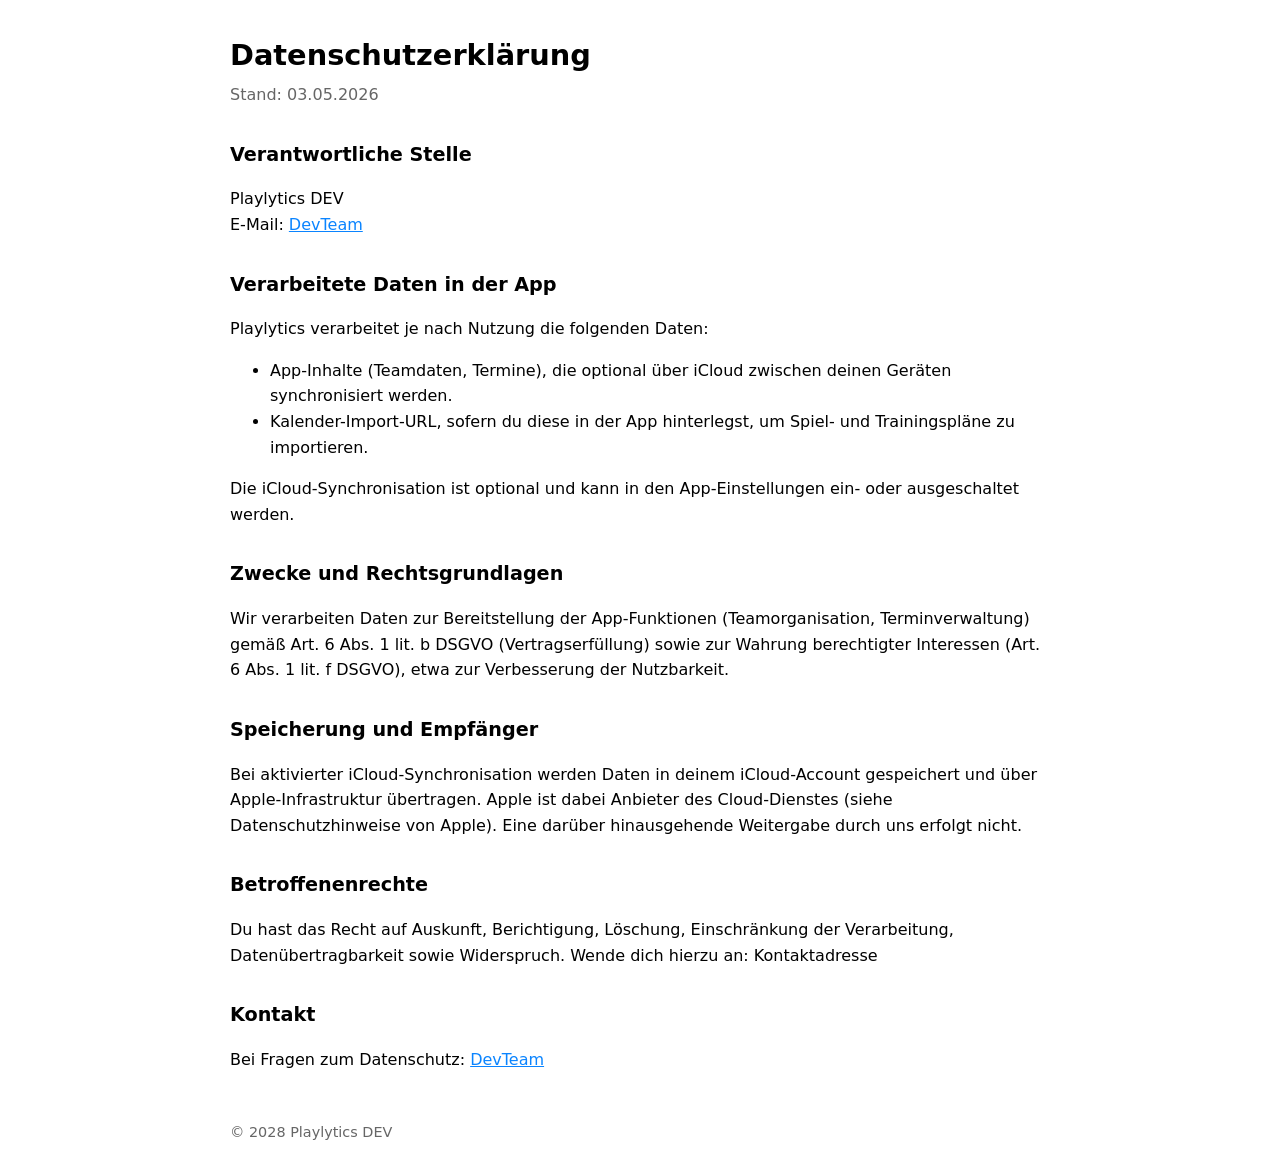
==== privacy.html @ 3c6c3af6 "Update privacy.html" ====
<!doctype html>
<html lang="de">
<head>
  <meta charset="utf-8">
  <title>Datenschutz – Playlytics</title>
  <meta name="viewport" content="width=device-width, initial-scale=1">
  <link rel="stylesheet" href="./styles.css">
</head>
<body>
  <header>
    <h1>Datenschutzerklärung</h1>
    <p>Stand: 03.05.2026</p>
  </header>

  <main>
    <section>
      <h2>Verantwortliche Stelle</h2>
      <p>Playlytics DEV<br>
      E-Mail: <a href="mailto:jbxfjxtwps@privaterelay.appleid.com">DevTeam</a></p>
    </section>

    <section>
      <h2>Verarbeitete Daten in der App</h2>
      <p>Playlytics verarbeitet je nach Nutzung die folgenden Daten:</p>
      <ul>
        <li>App-Inhalte (Teamdaten, Termine), die optional über iCloud zwischen deinen Geräten synchronisiert werden.</li>
        <li>Kalender-Import-URL, sofern du diese in der App hinterlegst, um Spiel- und Trainingspläne zu importieren.</li>
      </ul>
      <p>Die iCloud-Synchronisation ist optional und kann in den App-Einstellungen ein- oder ausgeschaltet werden.</p>
    </section>

    <section>
      <h2>Zwecke und Rechtsgrundlagen</h2>
      <p>Wir verarbeiten Daten zur Bereitstellung der App-Funktionen (Teamorganisation, Terminverwaltung) gemäß Art. 6 Abs. 1 lit. b DSGVO (Vertragserfüllung) sowie zur Wahrung berechtigter Interessen (Art. 6 Abs. 1 lit. f DSGVO), etwa zur Verbesserung der Nutzbarkeit.</p>
    </section>

    <section>
      <h2>Speicherung und Empfänger</h2>
      <p>Bei aktivierter iCloud-Synchronisation werden Daten in deinem iCloud-Account gespeichert und über Apple-Infrastruktur übertragen. Apple ist dabei Anbieter des Cloud-Dienstes (siehe Datenschutzhinweise von Apple). Eine darüber hinausgehende Weitergabe durch uns erfolgt nicht.</p>
    </section>

    <section>
      <h2>Betroffenenrechte</h2>
      <p>Du hast das Recht auf Auskunft, Berichtigung, Löschung, Einschränkung der Verarbeitung, Datenübertragbarkeit sowie Widerspruch. Wende dich hierzu an: Kontaktadresse</p>
    </section>

    <section>
      <h2>Kontakt</h2>
      <p>Bei Fragen zum Datenschutz: <a href="mailto:jbxfjxtwps@privaterelay.appleid.com">DevTeam</a></p>
    </section>
  </main>

  <footer>
    <p>&copy; 2028 Playlytics DEV</p>
  </footer>
</body>
</html>
---- styles.css ----
:root {
  color-scheme: light dark;
}
html, body {
  margin: 0;
  padding: 0;
}
body {
  font: 16px/1.6 -apple-system, system-ui, Segoe UI, Roboto, Helvetica, Arial, sans-serif;
  max-width: 820px;
  margin: 2rem auto;
  padding: 0 1rem;
}
header h1 {
  margin: 0 0 .25rem 0;
  font-size: 1.8rem;
}
header p {
  margin: 0 0 1.5rem 0;
  color: #666;
}
main h2 {
  margin-top: 2rem;
  font-size: 1.2rem;
}
footer {
  margin-top: 3rem;
  font-size: .9rem;
  color: #666;
}
a { color: #0a84ff; }
@media (prefers-color-scheme: dark) {
  body { color: #eaeaea; background: #111; }
  header p, footer { color: #aaa; }
}
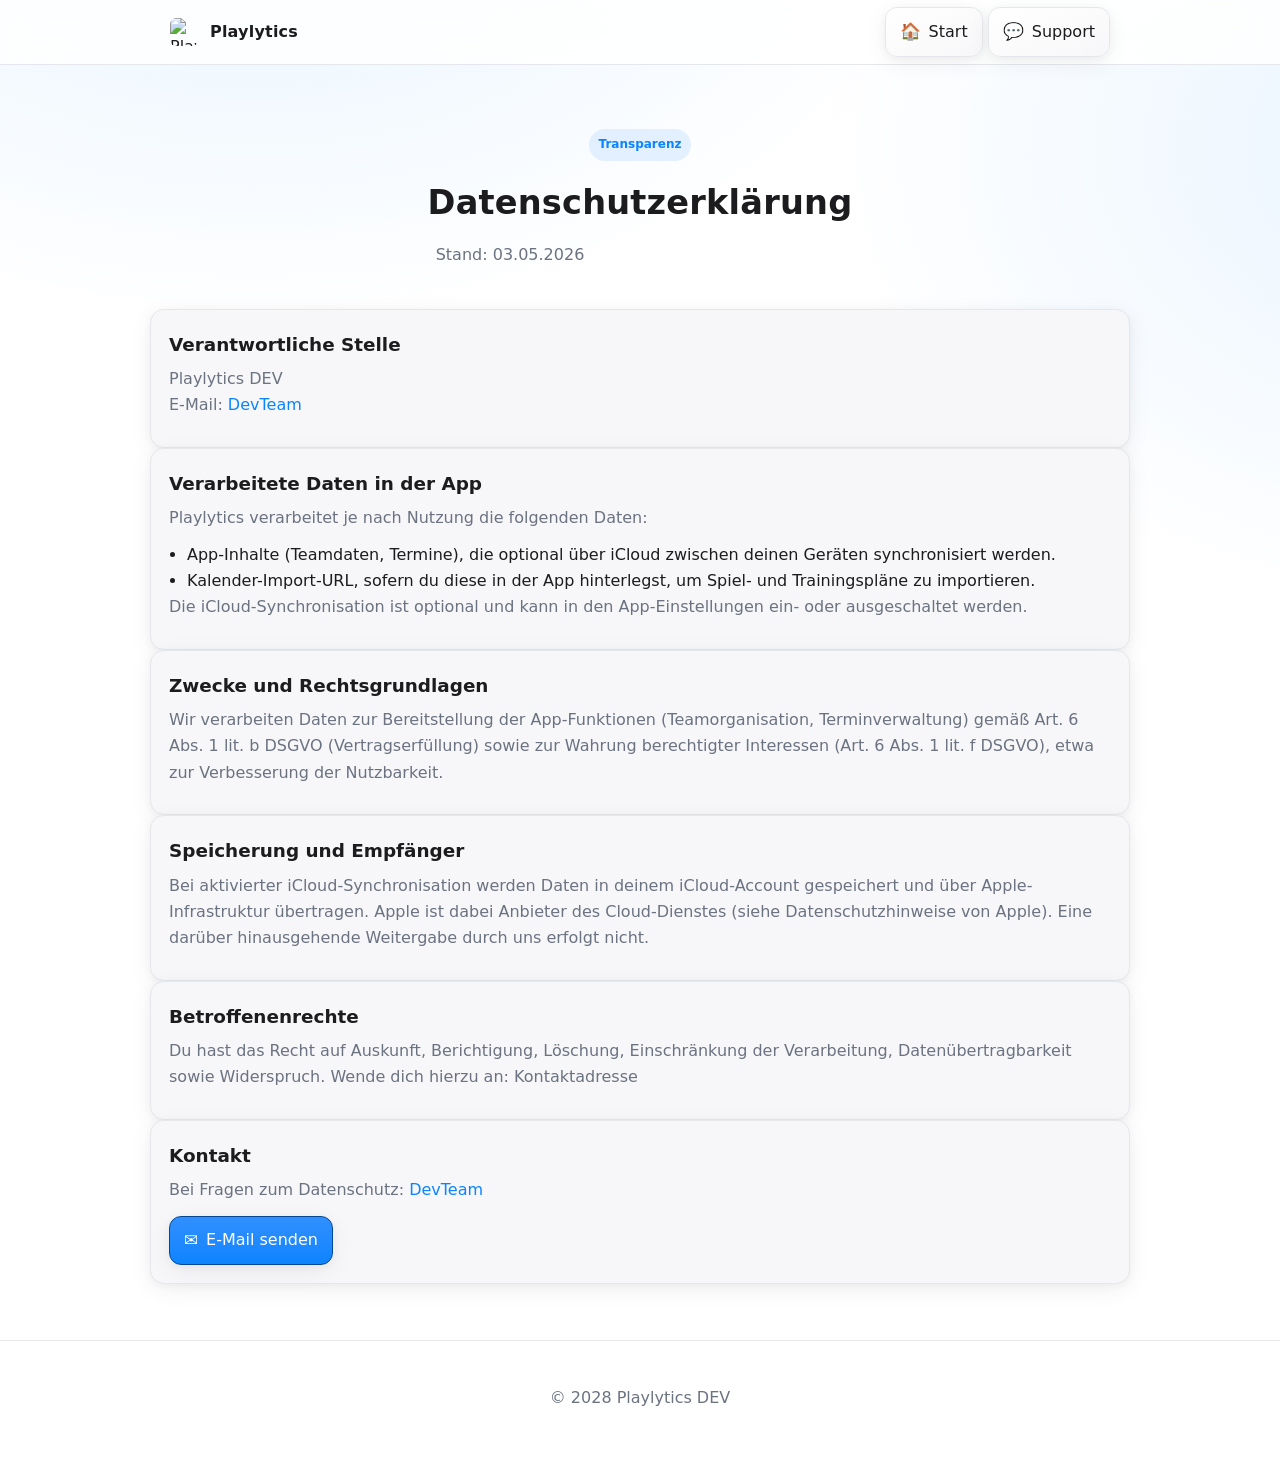
==== commit ee5c70f3: "Update privacy.html" ====
--- a/privacy.html
+++ b/privacy.html
@@ -7,51 +7,77 @@
   <link rel="stylesheet" href="./styles.css">
 </head>
 <body>
-  <header>
-    <h1>Datenschutzerklärung</h1>
-    <p>Stand: 03.05.2026</p>
+  <!-- Fixierter Header mit Branding -->
+  <header class="site-header">
+    <div class="container inner">
+      <a class="brand" href="./">
+        <!-- Ersetze logo.svg durch dein Logo/PNG -->
+        <img class="logo" src="./logo.svg" alt="Playlytics Logo" />
+        <span class="title">Playlytics</span>
+      </a>
+      <nav>
+        <a class="btn" href="./index.html"><span class="icon">🏠</span>Start</a>
+        <a class="btn" href="./support.html"><span class="icon">💬</span>Support</a>
+      </nav>
+    </div>
   </header>
 
-  <main>
-    <section>
+  <!-- Hero-Bereich -->
+  <section class="hero">
+    <div class="container">
+      <div class="badge">Transparenz</div>
+      <h1>Datenschutzerklärung</h1>
+      <p class="m-0">Stand: 03.05.2026</p>
+    </div>
+  </section>
+
+  <!-- Inhalt im Card-Layout -->
+  <main class="container section">
+    <div class="card">
       <h2>Verantwortliche Stelle</h2>
       <p>Playlytics DEV<br>
       E-Mail: <a href="mailto:jbxfjxtwps@privaterelay.appleid.com">DevTeam</a></p>
-    </section>
+    </div>
 
-    <section>
+    <div class="card">
       <h2>Verarbeitete Daten in der App</h2>
       <p>Playlytics verarbeitet je nach Nutzung die folgenden Daten:</p>
-      <ul>
+      <ul class="list">
         <li>App-Inhalte (Teamdaten, Termine), die optional über iCloud zwischen deinen Geräten synchronisiert werden.</li>
         <li>Kalender-Import-URL, sofern du diese in der App hinterlegst, um Spiel- und Trainingspläne zu importieren.</li>
       </ul>
       <p>Die iCloud-Synchronisation ist optional und kann in den App-Einstellungen ein- oder ausgeschaltet werden.</p>
-    </section>
+    </div>
 
-    <section>
+    <div class="card">
       <h2>Zwecke und Rechtsgrundlagen</h2>
       <p>Wir verarbeiten Daten zur Bereitstellung der App-Funktionen (Teamorganisation, Terminverwaltung) gemäß Art. 6 Abs. 1 lit. b DSGVO (Vertragserfüllung) sowie zur Wahrung berechtigter Interessen (Art. 6 Abs. 1 lit. f DSGVO), etwa zur Verbesserung der Nutzbarkeit.</p>
-    </section>
+    </div>
 
-    <section>
+    <div class="card">
       <h2>Speicherung und Empfänger</h2>
       <p>Bei aktivierter iCloud-Synchronisation werden Daten in deinem iCloud-Account gespeichert und über Apple-Infrastruktur übertragen. Apple ist dabei Anbieter des Cloud-Dienstes (siehe Datenschutzhinweise von Apple). Eine darüber hinausgehende Weitergabe durch uns erfolgt nicht.</p>
-    </section>
+    </div>
 
-    <section>
+    <div class="card">
       <h2>Betroffenenrechte</h2>
       <p>Du hast das Recht auf Auskunft, Berichtigung, Löschung, Einschränkung der Verarbeitung, Datenübertragbarkeit sowie Widerspruch. Wende dich hierzu an: Kontaktadresse</p>
-    </section>
+    </div>
 
-    <section>
+    <div class="card">
       <h2>Kontakt</h2>
       <p>Bei Fragen zum Datenschutz: <a href="mailto:jbxfjxtwps@privaterelay.appleid.com">DevTeam</a></p>
-    </section>
+      <div class="mt-12">
+        <a class="btn primary" href="mailto:jbxfjxtwps@privaterelay.appleid.com"><span class="icon">✉️</span>E‑Mail senden</a>
+      </div>
+    </div>
   </main>
 
-  <footer>
-    <p>&copy; 2028 Playlytics DEV</p>
+  <!-- Footer -->
+  <footer class="site-footer">
+    <div class="container">
+      <p>&copy; 2028 Playlytics DEV</p>
+    </div>
   </footer>
 </body>
 </html>
--- a/styles.css
+++ b/styles.css
@@ -1,35 +1,239 @@
+/* Design für Playlytics – GitHub Pages
+   - Primärfarbe: an die App angelehnt (#0a84ff als iOS-typischer Blau-Ton)
+   - Runde Cards, klare Typografie, helle/dunkle Varianten
+*/
+
 :root {
   color-scheme: light dark;
-}
+
+  /* Farben – bei Bedarf anpassen */
+  --color-bg: #ffffff;
+  --color-fg: #1c1c1e;
+  --color-muted: #6b7280;
+
+  --color-primary: #0a84ff;   /* App-Primärfarbe */
+  --color-primary-ink: #ffffff;
+  --color-primary-weak: rgba(10,132,255,0.1);
+
+  --color-surface: #f7f7f9;
+  --color-border: #e5e7eb;
+
+  --shadow-soft: 0 6px 24px rgba(0,0,0,.06), 0 2px 8px rgba(0,0,0,.04);
+  --radius-m: 14px;
+  --radius-s: 10px;
+
+  --maxw: 980px;
+  --font-ui: -apple-system, system-ui, "SF Pro Text", Segoe UI, Roboto, Helvetica, Arial, sans-serif;
+}
+
+@media (prefers-color-scheme: dark) {
+  :root {
+    --color-bg: #0b0b0c;
+    --color-fg: #e5e7eb;
+    --color-muted: #9ca3af;
+
+    --color-surface: #151517;
+    --color-border: #242529;
+
+    --shadow-soft: 0 8px 28px rgba(0,0,0,.45);
+    --color-primary-weak: rgba(10,132,255,0.18);
+  }
+}
+
+/* Reset/Grundlayout */
+* { box-sizing: border-box; }
 html, body {
   margin: 0;
   padding: 0;
 }
 body {
-  font: 16px/1.6 -apple-system, system-ui, Segoe UI, Roboto, Helvetica, Arial, sans-serif;
-  max-width: 820px;
-  margin: 2rem auto;
-  padding: 0 1rem;
-}
-header h1 {
-  margin: 0 0 .25rem 0;
-  font-size: 1.8rem;
-}
-header p {
-  margin: 0 0 1.5rem 0;
-  color: #666;
+  font: 16px/1.65 var(--font-ui);
+  background: radial-gradient(1200px 800px at 20% -10%, var(--color-primary-weak), transparent 60%),
+              radial-gradient(1200px 800px at 120% 10%, var(--color-primary-weak), transparent 60%),
+              var(--color-bg);
+  color: var(--color-fg);
+}
+
+/* Container */
+.container {
+  max-width: var(--maxw);
+  margin: 0 auto;
+  padding: 0 20px;
+}
+
+/* Header */
+.site-header {
+  position: sticky;
+  top: 0;
+  backdrop-filter: saturate(180%) blur(12px);
+  background: color-mix(in oklab, var(--color-bg) 86%, transparent);
+  border-bottom: 1px solid var(--color-border);
+  z-index: 10;
+}
+.site-header .inner {
+  display: flex;
+  align-items: center;
+  justify-content: space-between;
+  height: 64px;
+  gap: 16px;
+}
+.brand {
+  display: flex;
+  align-items: center;
+  gap: 12px;
+  text-decoration: none;
+  color: inherit;
+}
+.brand img.logo {
+  width: 28px;
+  height: 28px;
+  object-fit: contain;
+  border-radius: 6px;
+}
+.brand .title {
+  font-weight: 700;
+  letter-spacing: .2px;
+}
+
+/* Hero */
+.hero {
+  padding: 64px 0 28px;
+  text-align: center;
+}
+.hero .badge {
+  display: inline-block;
+  font-size: 12px;
+  font-weight: 600;
+  color: var(--color-primary);
+  background: var(--color-primary-weak);
+  padding: 6px 10px;
+  border-radius: 999px;
+  margin-bottom: 14px;
+}
+.hero h1 {
+  margin: 0 0 12px;
+  font-size: 2.1rem;
+  letter-spacing: .2px;
+}
+.hero p {
+  margin: 0 auto;
+  max-width: 680px;
+  color: var(--color-muted);
+}
+
+/* Cards / Sections */
+.section {
+  padding: 12px 0 8px;
+}
+.grid {
+  display: grid;
+  grid-template-columns: 1fr;
+  gap: 18px;
+}
+@media (min-width: 720px) {
+  .grid {
+    grid-template-columns: repeat(2, 1fr);
+  }
+}
+.card {
+  background: var(--color-surface);
+  border: 1px solid var(--color-border);
+  border-radius: var(--radius-m);
+  box-shadow: var(--shadow-soft);
+  padding: 18px 18px;
+}
+.card h2 {
+  margin: 2px 0 6px;
+  font-size: 1.15rem;
+}
+.card p {
+  margin: 0 0 10px;
+  color: var(--color-muted);
+}
+.card .list {
+  margin: 10px 0 0;
+  padding-left: 18px;
+}
+
+/* Links/Buttons */
+a {
+  color: var(--color-primary);
+  text-decoration: none;
+}
+a:hover { text-decoration: underline; }
+
+.btn {
+  display: inline-flex;
+  align-items: center;
+  gap: 8px;
+  padding: 10px 14px;
+  border-radius: 12px;
+  border: 1px solid var(--color-border);
+  background: linear-gradient(to bottom right, color-mix(in oklab, var(--color-bg) 92%, transparent), var(--color-surface));
+  color: var(--color-fg);
+  box-shadow: var(--shadow-soft);
+  text-decoration: none;
+  transition: transform .06s ease, box-shadow .12s ease, background .12s ease;
+}
+.btn:hover {
+  transform: translateY(-1px);
+  box-shadow: 0 10px 28px rgba(0,0,0,.08);
+  text-decoration: none;
+}
+.btn.primary {
+  background: linear-gradient(180deg, color-mix(in oklab, var(--color-primary) 92%, #ffffff), var(--color-primary));
+  color: var(--color-primary-ink);
+  border: 1px solid color-mix(in oklab, var(--color-primary) 65%, #000);
+}
+.btn .icon {
+  font-size: 1.05em;
+}
+
+/* Footer */
+.site-footer {
+  margin-top: 48px;
+  padding: 28px 0 48px;
+  color: var(--color-muted);
+  border-top: 1px solid var(--color-border);
+  text-align: center;
+}
+
+/* Content */
+main {
+  margin-top: 8px;
 }
 main h2 {
-  margin-top: 2rem;
-  font-size: 1.2rem;
-}
-footer {
-  margin-top: 3rem;
-  font-size: .9rem;
-  color: #666;
-}
-a { color: #0a84ff; }
-@media (prefers-color-scheme: dark) {
-  body { color: #eaeaea; background: #111; }
-  header p, footer { color: #aaa; }
-}
+  margin-top: 24px;
+  font-size: 1.15rem;
+}
+main h3 {
+  margin-top: 18px;
+  font-size: 1.02rem;
+}
+code, pre {
+  font-family: ui-monospace, SFMono-Regular, Menlo, Monaco, Consolas, "Liberation Mono", "Courier New", monospace;
+}
+
+/* Badges für Statushinweise */
+.badge {
+  display: inline-block;
+  font-size: 12px;
+  font-weight: 600;
+  padding: 6px 10px;
+  border-radius: 999px;
+}
+.badge.ok {
+  color: #16a34a;
+  background: color-mix(in oklab, #16a34a 16%, transparent);
+}
+.badge.warn {
+  color: #f59e0b;
+  background: color-mix(in oklab, #f59e0b 16%, transparent);
+}
+
+/* Utility */
+.center { text-align: center; }
+.m-0 { margin: 0 !important; }
+.mt-6 { margin-top: 6px !important; }
+.mt-12 { margin-top: 12px !important; }
+.mt-24 { margin-top: 24px !important; }
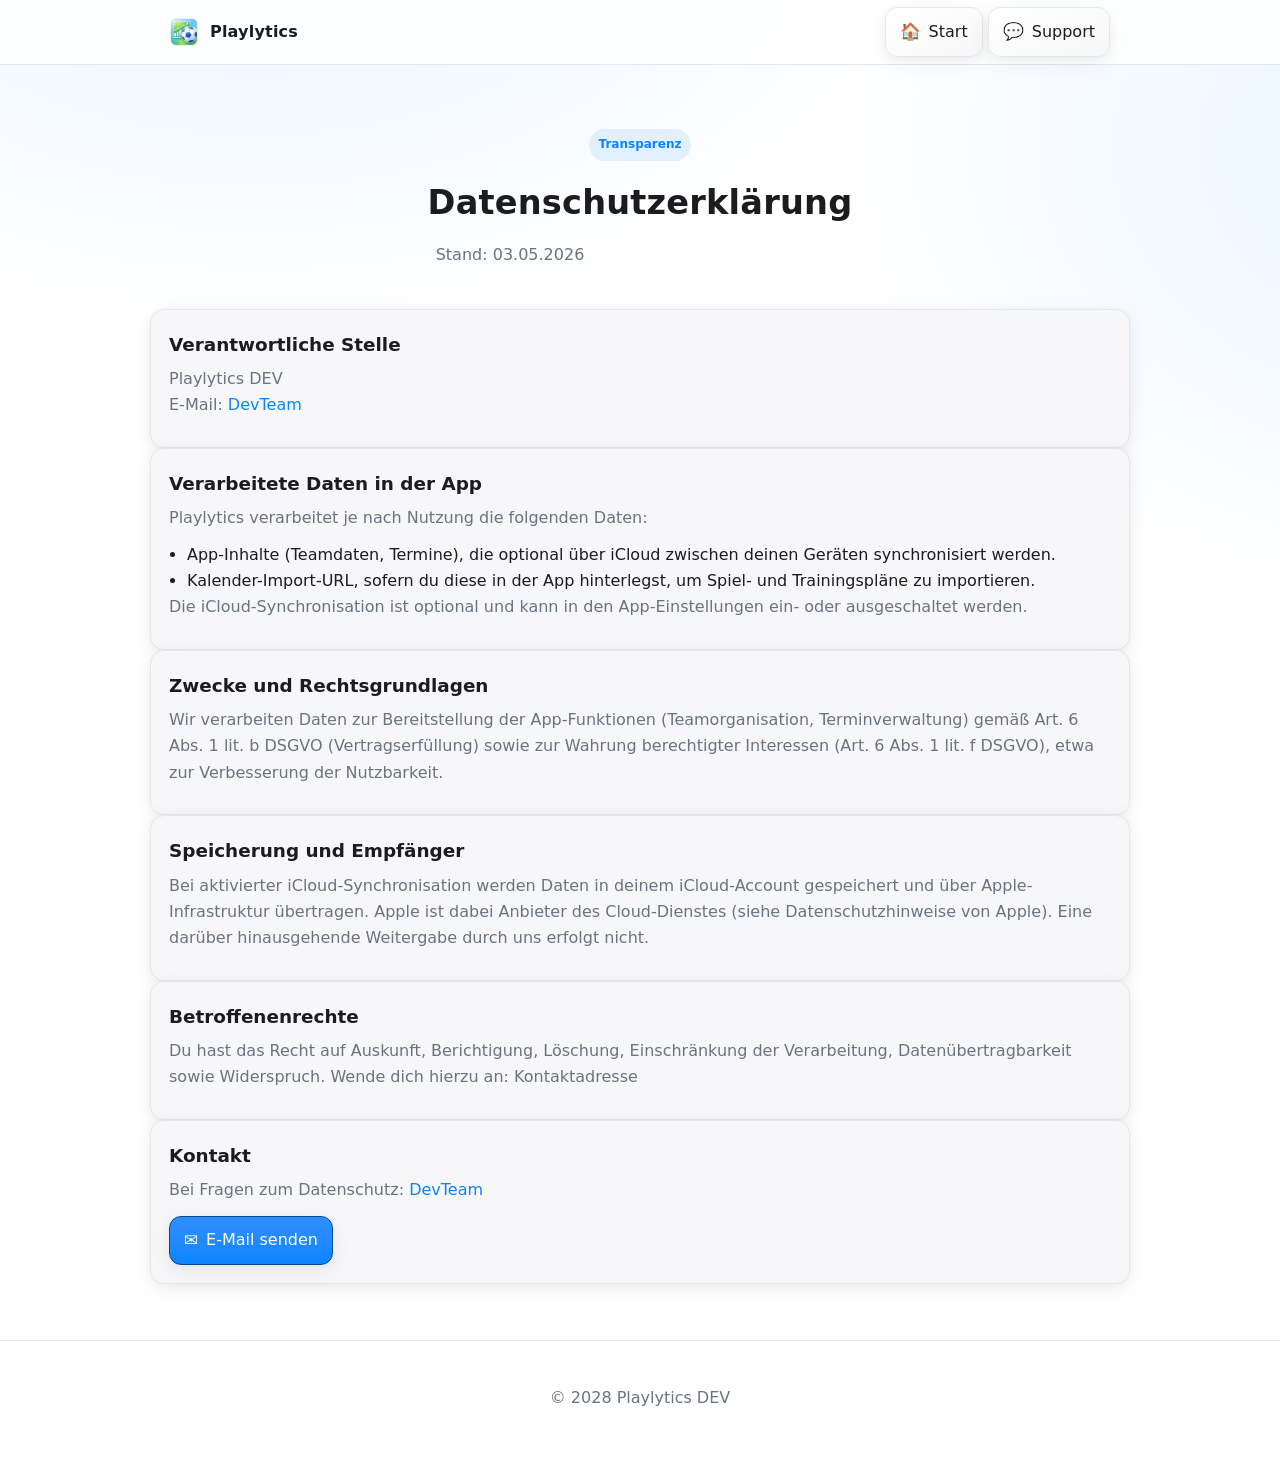
==== commit 1cae2e5c: "Update privacy.html" ====
--- a/privacy.html
+++ b/privacy.html
@@ -12,7 +12,7 @@
     <div class="container inner">
       <a class="brand" href="./">
         <!-- Ersetze logo.svg durch dein Logo/PNG -->
-        <img class="logo" src="./logo.svg" alt="Playlytics Logo" />
+        <img class="logo" src="./AppIcon.png" alt="Playlytics Logo" />
         <span class="title">Playlytics</span>
       </a>
       <nav>
--- a/styles.css
+++ b/styles.css
@@ -70,6 +70,13 @@
   border-bottom: 1px solid var(--color-border);
   z-index: 10;
 }
+/* NEU: im Dark Mode etwas deckender, damit Inhalte klarer sind */
+@media (prefers-color-scheme: dark) {
+  .site-header {
+    background: color-mix(in oklab, var(--color-bg) 92%, transparent);
+  }
+}
+
 .site-header .inner {
   display: flex;
   align-items: center;
@@ -84,12 +91,24 @@
   text-decoration: none;
   color: inherit;
 }
+/* WICHTIG: Logo sicher sichtbar und mit „Chip“-Hintergrund für Kontrast */
 .brand img.logo {
-  width: 28px;
+  width: 28px;         /* bei Bedarf 32/40 erhöhen */
   height: 28px;
+  display: inline-block;
   object-fit: contain;
   border-radius: 6px;
-}
+
+  background: #fff;    /* heller Chip, damit Logo in Dark Mode nicht „verschwindet“ */
+  border: 1px solid rgba(0,0,0,0.08);
+}
+@media (prefers-color-scheme: dark) {
+  .brand img.logo {
+    background: #fff;              /* weißer Chip im Dark Mode */
+    border-color: rgba(255,255,255,0.10);
+  }
+}
+
 .brand .title {
   font-weight: 700;
   letter-spacing: .2px;
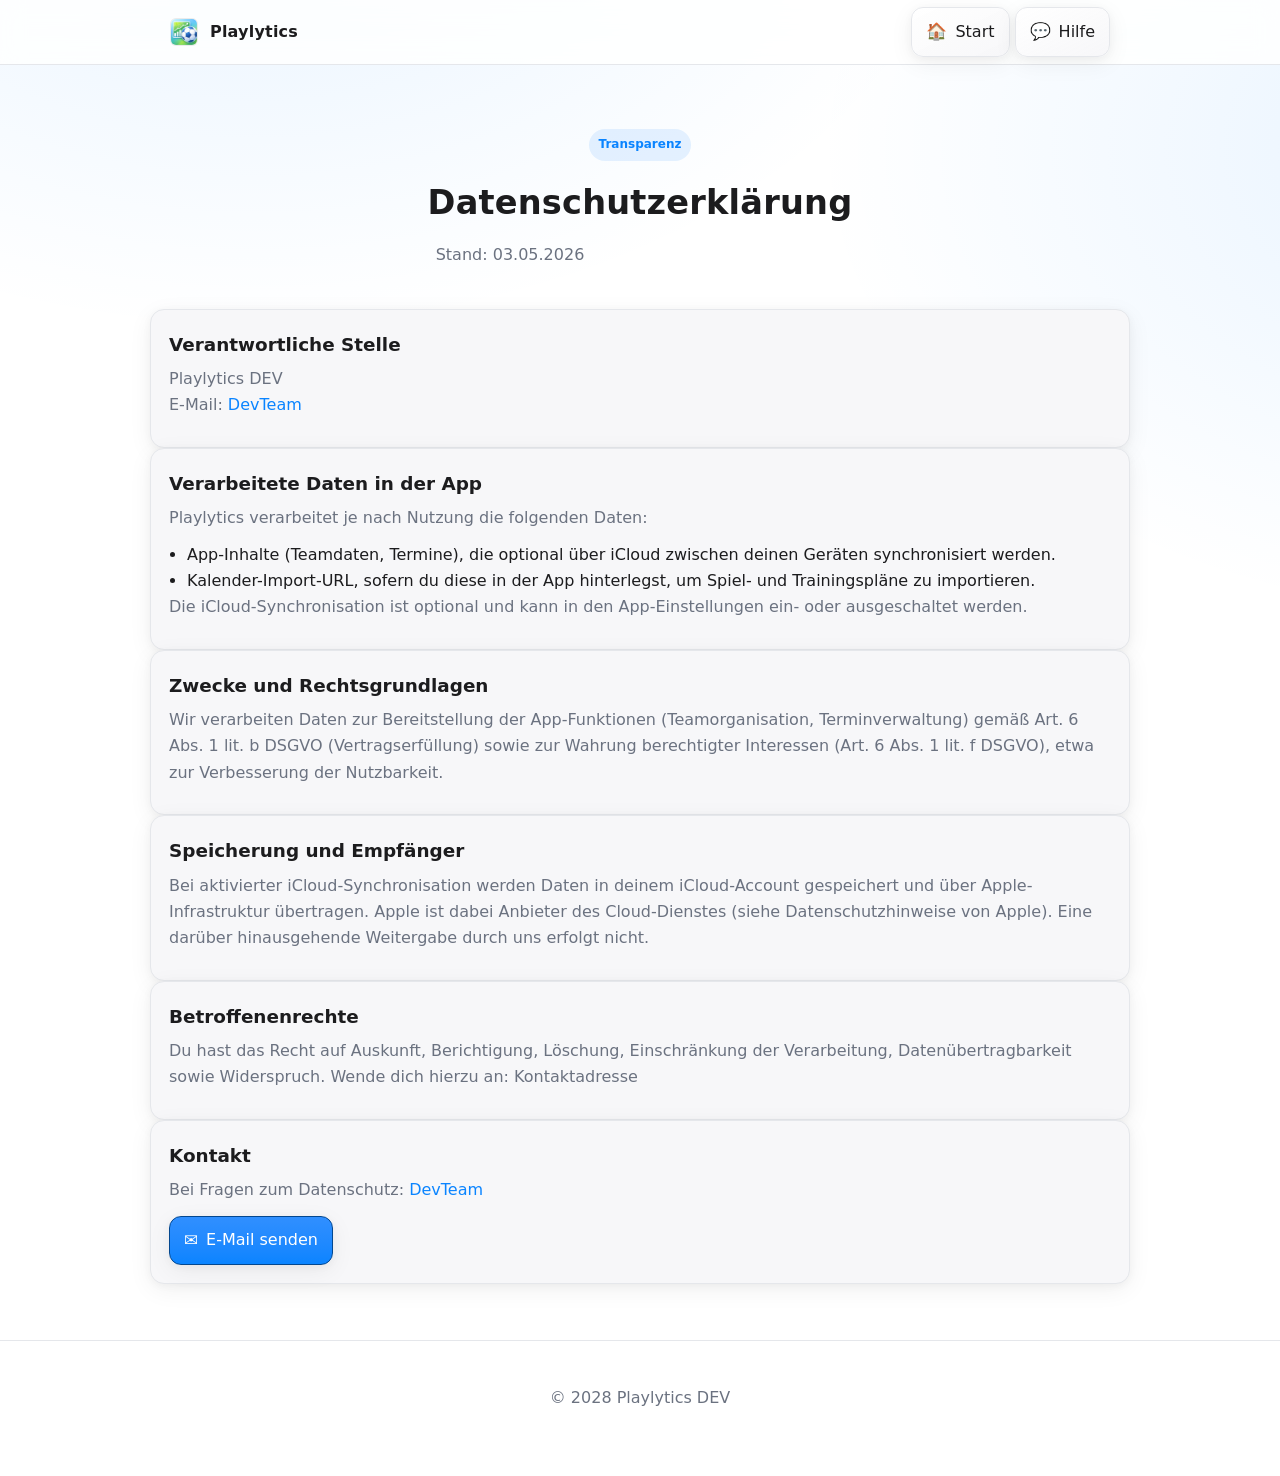
==== commit 97454caa: "Update privacy.html" ====
--- a/privacy.html
+++ b/privacy.html
@@ -17,7 +17,7 @@
       </a>
       <nav>
         <a class="btn" href="./index.html"><span class="icon">🏠</span>Start</a>
-        <a class="btn" href="./support.html"><span class="icon">💬</span>Support</a>
+        <a class="btn" href="./support.html"><span class="icon">💬</span>Hilfe</a>
       </nav>
     </div>
   </header>
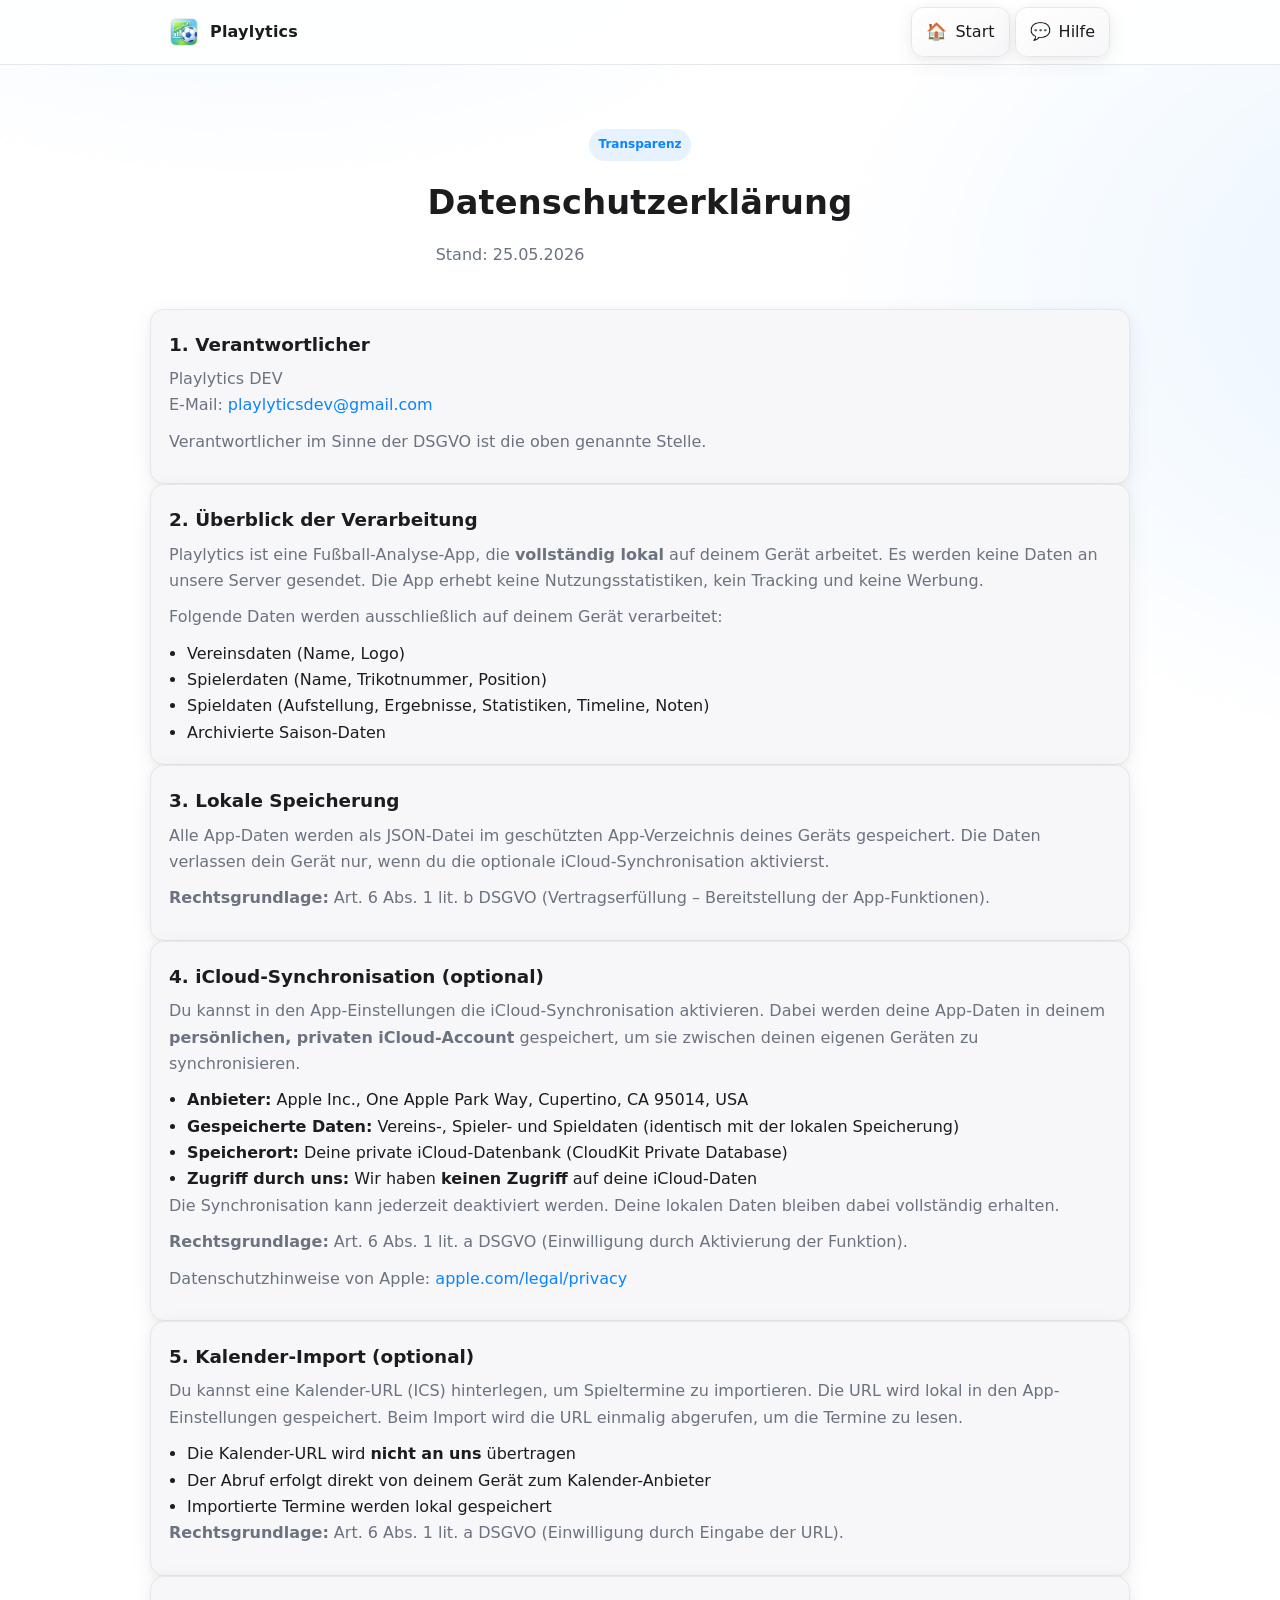
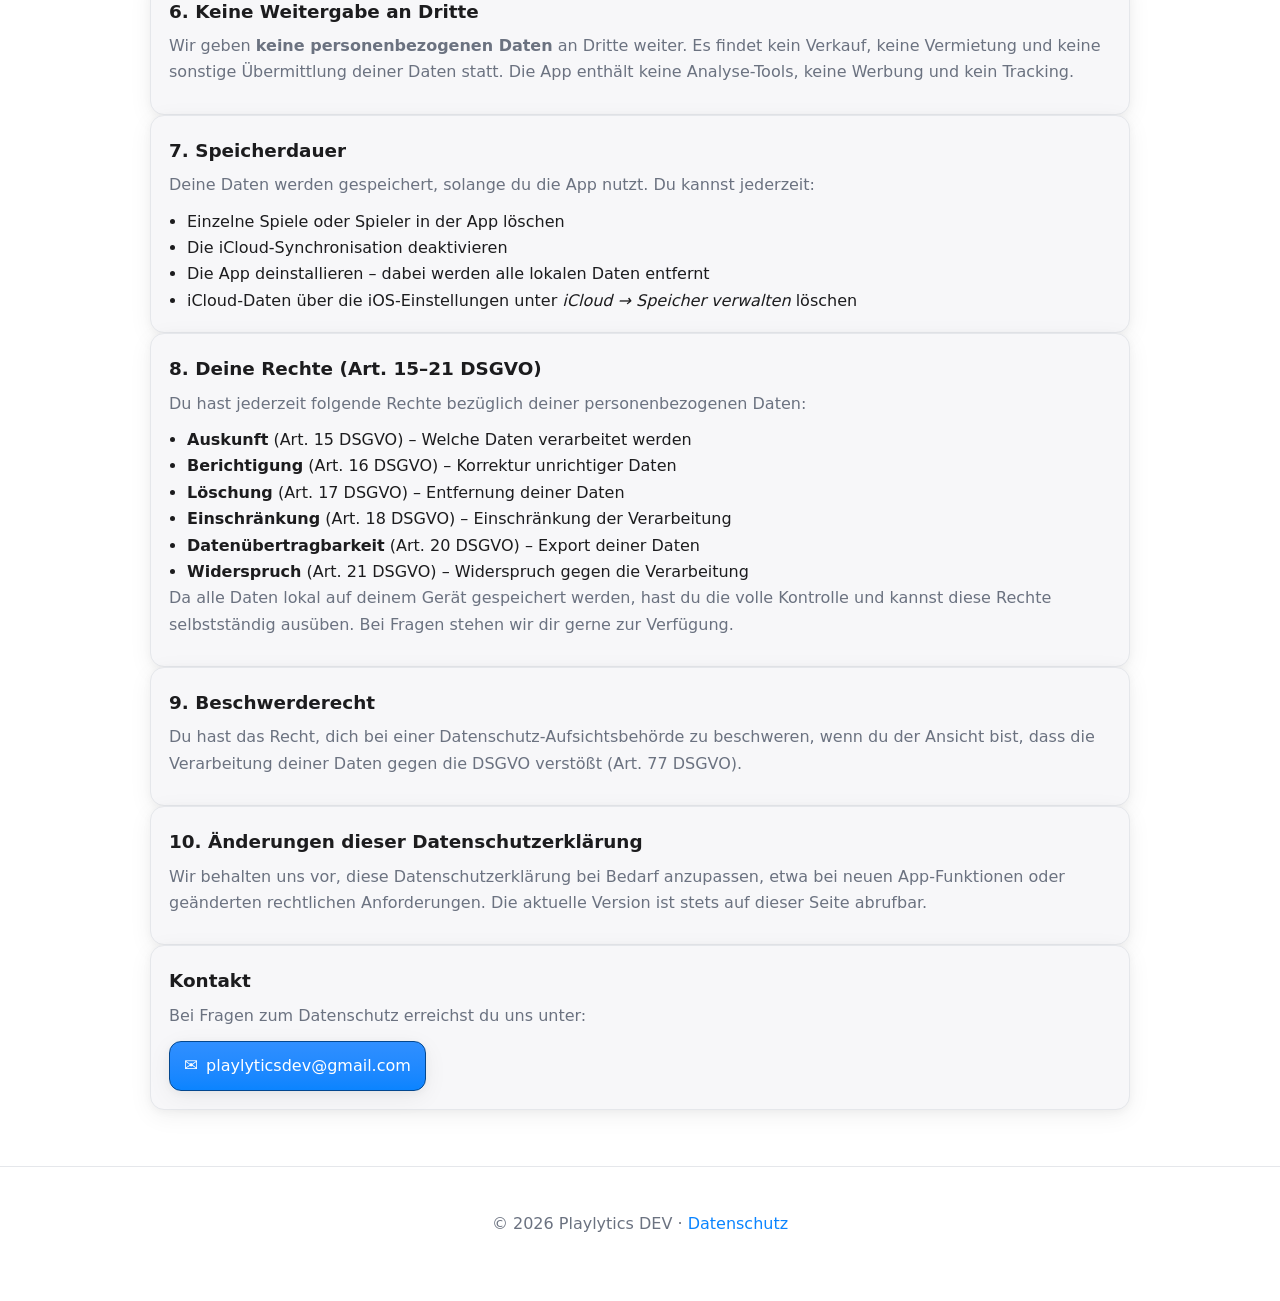
==== commit 06e76c68: "Update privacy.html" ====
--- a/privacy.html
+++ b/privacy.html
@@ -7,11 +7,10 @@
   <link rel="stylesheet" href="./styles.css">
 </head>
 <body>
-  <!-- Fixierter Header mit Branding -->
+  <!-- Header -->
   <header class="site-header">
     <div class="container inner">
       <a class="brand" href="./">
-        <!-- Ersetze logo.svg durch dein Logo/PNG -->
         <img class="logo" src="./AppIcon.png" alt="Playlytics Logo" />
         <span class="title">Playlytics</span>
       </a>
@@ -22,61 +21,135 @@
     </div>
   </header>
 
-  <!-- Hero-Bereich -->
+  <!-- Hero -->
   <section class="hero">
     <div class="container">
       <div class="badge">Transparenz</div>
       <h1>Datenschutzerklärung</h1>
-      <p class="m-0">Stand: 03.05.2026</p>
+      <p class="m-0">Stand: 25.05.2026</p>
     </div>
   </section>
 
-  <!-- Inhalt im Card-Layout -->
+  <!-- Inhalt -->
   <main class="container section">
+
+    <!-- 1. Verantwortlicher -->
     <div class="card">
-      <h2>Verantwortliche Stelle</h2>
-      <p>Playlytics DEV<br>
-      E-Mail: <a href="mailto:jbxfjxtwps@privaterelay.appleid.com">DevTeam</a></p>
+      <h2>1. Verantwortlicher</h2>
+      <p>
+        Playlytics DEV<br>
+        E-Mail: <a href="mailto:playlyticsdev@gmail.com">playlyticsdev@gmail.com</a>
+      </p>
+      <p>Verantwortlicher im Sinne der DSGVO ist die oben genannte Stelle.</p>
     </div>
 
+    <!-- 2. Überblick -->
     <div class="card">
-      <h2>Verarbeitete Daten in der App</h2>
-      <p>Playlytics verarbeitet je nach Nutzung die folgenden Daten:</p>
+      <h2>2. Überblick der Verarbeitung</h2>
+      <p>Playlytics ist eine Fußball-Analyse-App, die <strong>vollständig lokal</strong> auf deinem Gerät arbeitet. Es werden keine Daten an unsere Server gesendet. Die App erhebt keine Nutzungsstatistiken, kein Tracking und keine Werbung.</p>
+      <p>Folgende Daten werden ausschließlich auf deinem Gerät verarbeitet:</p>
       <ul class="list">
-        <li>App-Inhalte (Teamdaten, Termine), die optional über iCloud zwischen deinen Geräten synchronisiert werden.</li>
-        <li>Kalender-Import-URL, sofern du diese in der App hinterlegst, um Spiel- und Trainingspläne zu importieren.</li>
+        <li>Vereinsdaten (Name, Logo)</li>
+        <li>Spielerdaten (Name, Trikotnummer, Position)</li>
+        <li>Spieldaten (Aufstellung, Ergebnisse, Statistiken, Timeline, Noten)</li>
+        <li>Archivierte Saison-Daten</li>
       </ul>
-      <p>Die iCloud-Synchronisation ist optional und kann in den App-Einstellungen ein- oder ausgeschaltet werden.</p>
     </div>
 
+    <!-- 3. Lokale Speicherung -->
     <div class="card">
-      <h2>Zwecke und Rechtsgrundlagen</h2>
-      <p>Wir verarbeiten Daten zur Bereitstellung der App-Funktionen (Teamorganisation, Terminverwaltung) gemäß Art. 6 Abs. 1 lit. b DSGVO (Vertragserfüllung) sowie zur Wahrung berechtigter Interessen (Art. 6 Abs. 1 lit. f DSGVO), etwa zur Verbesserung der Nutzbarkeit.</p>
+      <h2>3. Lokale Speicherung</h2>
+      <p>Alle App-Daten werden als JSON-Datei im geschützten App-Verzeichnis deines Geräts gespeichert. Die Daten verlassen dein Gerät nur, wenn du die optionale iCloud-Synchronisation aktivierst.</p>
+      <p><strong>Rechtsgrundlage:</strong> Art. 6 Abs. 1 lit. b DSGVO (Vertragserfüllung – Bereitstellung der App-Funktionen).</p>
     </div>
 
+    <!-- 4. iCloud -->
     <div class="card">
-      <h2>Speicherung und Empfänger</h2>
-      <p>Bei aktivierter iCloud-Synchronisation werden Daten in deinem iCloud-Account gespeichert und über Apple-Infrastruktur übertragen. Apple ist dabei Anbieter des Cloud-Dienstes (siehe Datenschutzhinweise von Apple). Eine darüber hinausgehende Weitergabe durch uns erfolgt nicht.</p>
+      <h2>4. iCloud-Synchronisation (optional)</h2>
+      <p>Du kannst in den App-Einstellungen die iCloud-Synchronisation aktivieren. Dabei werden deine App-Daten in deinem <strong>persönlichen, privaten iCloud-Account</strong> gespeichert, um sie zwischen deinen eigenen Geräten zu synchronisieren.</p>
+      <ul class="list">
+        <li><strong>Anbieter:</strong> Apple Inc., One Apple Park Way, Cupertino, CA 95014, USA</li>
+        <li><strong>Gespeicherte Daten:</strong> Vereins-, Spieler- und Spieldaten (identisch mit der lokalen Speicherung)</li>
+        <li><strong>Speicherort:</strong> Deine private iCloud-Datenbank (CloudKit Private Database)</li>
+        <li><strong>Zugriff durch uns:</strong> Wir haben <strong>keinen Zugriff</strong> auf deine iCloud-Daten</li>
+      </ul>
+      <p>Die Synchronisation kann jederzeit deaktiviert werden. Deine lokalen Daten bleiben dabei vollständig erhalten.</p>
+      <p><strong>Rechtsgrundlage:</strong> Art. 6 Abs. 1 lit. a DSGVO (Einwilligung durch Aktivierung der Funktion).</p>
+      <p>Datenschutzhinweise von Apple: <a href="https://www.apple.com/legal/privacy/de-ww/" target="_blank" rel="noopener">apple.com/legal/privacy</a></p>
     </div>
 
+    <!-- 5. Kalender-Import -->
     <div class="card">
-      <h2>Betroffenenrechte</h2>
-      <p>Du hast das Recht auf Auskunft, Berichtigung, Löschung, Einschränkung der Verarbeitung, Datenübertragbarkeit sowie Widerspruch. Wende dich hierzu an: Kontaktadresse</p>
+      <h2>5. Kalender-Import (optional)</h2>
+      <p>Du kannst eine Kalender-URL (ICS) hinterlegen, um Spieltermine zu importieren. Die URL wird lokal in den App-Einstellungen gespeichert. Beim Import wird die URL einmalig abgerufen, um die Termine zu lesen.</p>
+      <ul class="list">
+        <li>Die Kalender-URL wird <strong>nicht an uns</strong> übertragen</li>
+        <li>Der Abruf erfolgt direkt von deinem Gerät zum Kalender-Anbieter</li>
+        <li>Importierte Termine werden lokal gespeichert</li>
+      </ul>
+      <p><strong>Rechtsgrundlage:</strong> Art. 6 Abs. 1 lit. a DSGVO (Einwilligung durch Eingabe der URL).</p>
     </div>
 
+    <!-- 6. Keine Weitergabe -->
+    <div class="card">
+      <h2>6. Keine Weitergabe an Dritte</h2>
+      <p>Wir geben <strong>keine personenbezogenen Daten</strong> an Dritte weiter. Es findet kein Verkauf, keine Vermietung und keine sonstige Übermittlung deiner Daten statt. Die App enthält keine Analyse-Tools, keine Werbung und kein Tracking.</p>
+    </div>
+
+    <!-- 7. Speicherdauer -->
+    <div class="card">
+      <h2>7. Speicherdauer</h2>
+      <p>Deine Daten werden gespeichert, solange du die App nutzt. Du kannst jederzeit:</p>
+      <ul class="list">
+        <li>Einzelne Spiele oder Spieler in der App löschen</li>
+        <li>Die iCloud-Synchronisation deaktivieren</li>
+        <li>Die App deinstallieren – dabei werden alle lokalen Daten entfernt</li>
+        <li>iCloud-Daten über die iOS-Einstellungen unter <em>iCloud → Speicher verwalten</em> löschen</li>
+      </ul>
+    </div>
+
+    <!-- 8. Betroffenenrechte -->
+    <div class="card">
+      <h2>8. Deine Rechte (Art. 15–21 DSGVO)</h2>
+      <p>Du hast jederzeit folgende Rechte bezüglich deiner personenbezogenen Daten:</p>
+      <ul class="list">
+        <li><strong>Auskunft</strong> (Art. 15 DSGVO) – Welche Daten verarbeitet werden</li>
+        <li><strong>Berichtigung</strong> (Art. 16 DSGVO) – Korrektur unrichtiger Daten</li>
+        <li><strong>Löschung</strong> (Art. 17 DSGVO) – Entfernung deiner Daten</li>
+        <li><strong>Einschränkung</strong> (Art. 18 DSGVO) – Einschränkung der Verarbeitung</li>
+        <li><strong>Datenübertragbarkeit</strong> (Art. 20 DSGVO) – Export deiner Daten</li>
+        <li><strong>Widerspruch</strong> (Art. 21 DSGVO) – Widerspruch gegen die Verarbeitung</li>
+      </ul>
+      <p>Da alle Daten lokal auf deinem Gerät gespeichert werden, hast du die volle Kontrolle und kannst diese Rechte selbstständig ausüben. Bei Fragen stehen wir dir gerne zur Verfügung.</p>
+    </div>
+
+    <!-- 9. Beschwerderecht -->
+    <div class="card">
+      <h2>9. Beschwerderecht</h2>
+      <p>Du hast das Recht, dich bei einer Datenschutz-Aufsichtsbehörde zu beschweren, wenn du der Ansicht bist, dass die Verarbeitung deiner Daten gegen die DSGVO verstößt (Art. 77 DSGVO).</p>
+    </div>
+
+    <!-- 10. Änderungen -->
+    <div class="card">
+      <h2>10. Änderungen dieser Datenschutzerklärung</h2>
+      <p>Wir behalten uns vor, diese Datenschutzerklärung bei Bedarf anzupassen, etwa bei neuen App-Funktionen oder geänderten rechtlichen Anforderungen. Die aktuelle Version ist stets auf dieser Seite abrufbar.</p>
+    </div>
+
+    <!-- Kontakt -->
     <div class="card">
       <h2>Kontakt</h2>
-      <p>Bei Fragen zum Datenschutz: <a href="mailto:jbxfjxtwps@privaterelay.appleid.com">DevTeam</a></p>
+      <p>Bei Fragen zum Datenschutz erreichst du uns unter:</p>
       <div class="mt-12">
-        <a class="btn primary" href="mailto:jbxfjxtwps@privaterelay.appleid.com"><span class="icon">✉️</span>E‑Mail senden</a>
+        <a class="btn primary" href="mailto:playlyticsdev@gmail.com"><span class="icon">✉️</span>playlyticsdev@gmail.com</a>
       </div>
     </div>
+
   </main>
 
   <!-- Footer -->
   <footer class="site-footer">
     <div class="container">
-      <p>&copy; 2028 Playlytics DEV</p>
+      <p>&copy; 2026 Playlytics DEV · <a href="./datenschutz.html">Datenschutz</a></p>
     </div>
   </footer>
 </body>
